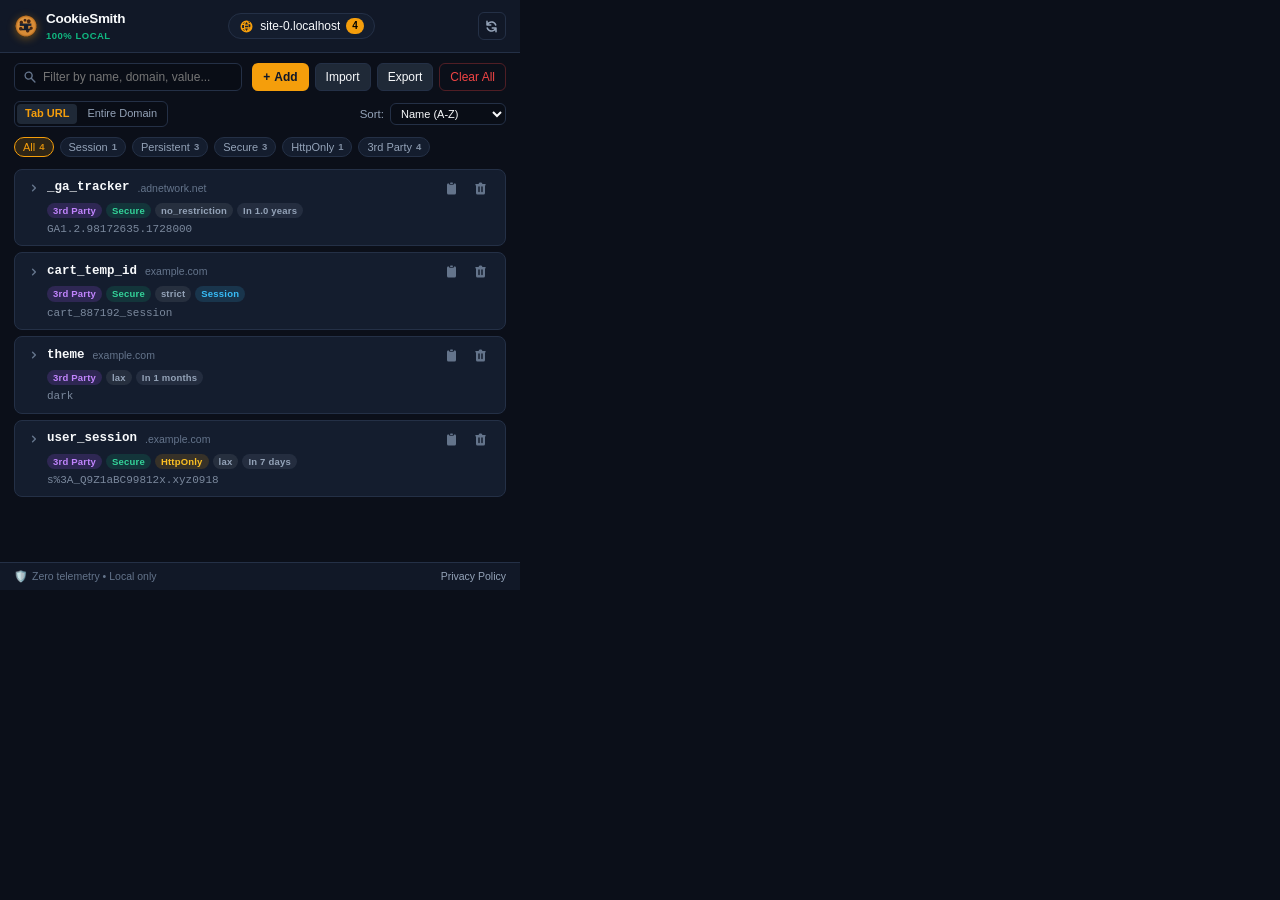
==== popup/popup.html @ 84be1a9c "Initial commit: CookieSmith MVP (Manifest V3, 100% local, zero telemetry)" ====
<!DOCTYPE html>
<html lang="en">
<head>
  <meta charset="UTF-8">
  <meta name="viewport" content="width=device-width, initial-scale=1.0">
  <title>CookieSmith</title>
  <link rel="stylesheet" href="popup.css">
</head>
<body class="theme-dark">
  <div id="app" class="app-container">
    <!-- Top Header -->
    <header class="header">
      <div class="brand">
        <img src="../icons/icon-48.png" alt="CookieSmith" class="brand-icon">
        <div class="brand-text">
          <span class="brand-name">CookieSmith</span>
          <span class="brand-tag">100% Local</span>
        </div>
      </div>
      <div class="header-site-pill" id="sitePill" title="Active Tab Domain">
        <svg class="icon site-icon" viewBox="0 0 20 20" fill="currentColor">
          <path fill-rule="evenodd" d="M10 2a8 8 0 100 16 8 8 0 000-16zM4.07 10a5.96 5.96 0 00.32 1.9h2.3a13.3 13.3 0 010-3.8H4.39A5.96 5.96 0 004.07 10zm1.08 3.7a5.98 5.98 0 003.05 2.13 11.4 11.4 0 01-1.63-2.13H5.15zm0-7.4h1.35c.44-.8 1-1.52 1.63-2.13A5.98 5.98 0 005.15 6.3zM10 4.07c.83.82 1.48 1.94 1.87 3.23H8.13c.39-1.29 1.04-2.41 1.87-3.23zm-2.03 5.03a11.5 11.5 0 010 1.8h4.06a11.5 11.5 0 010-1.8H7.97zm2.03 6.83c-.83-.82-1.48-1.94-1.87-3.23h3.74c-.39 1.29-1.04 2.41-1.87 3.23zm3.5-3.13h1.35a5.98 5.98 0 00-3.05 2.13c.63-.61 1.2-1.33 1.63-2.13zm1.43-1.9h-2.3a13.3 13.3 0 000-3.8h2.3a5.96 5.96 0 010 3.8zm-1.43-5.7c-.43-.8-1-1.52-1.63-2.13a5.98 5.98 0 013.05 2.13h-1.42z" clip-rule="evenodd" />
        </svg>
        <span id="activeDomain" class="site-domain">Loading...</span>
        <span id="badgeCount" class="cookie-counter">0</span>
      </div>
      <div class="header-actions">
        <button id="btnRefresh" class="icon-btn" title="Refresh Cookies" aria-label="Refresh">
          <svg class="icon" viewBox="0 0 20 20" fill="currentColor">
            <path fill-rule="evenodd" d="M4 2a1 1 0 011 1v2.101a7.002 7.002 0 0111.601 2.566 1 1 0 11-1.885.666A5.002 5.002 0 005.999 7H9a1 1 0 010 2H4a1 1 0 01-1-1V3a1 1 0 011-1zm.008 9.057a1 1 0 011.276.61A5.002 5.002 0 0014.001 13H11a1 1 0 110-2h5a1 1 0 011 1v5a1 1 0 11-2 0v-2.101a7.002 7.002 0 01-11.601-2.566 1 1 0 01.61-1.276z" clip-rule="evenodd" />
          </svg>
        </button>
      </div>
    </header>

    <!-- Restricted / Error State Notice -->
    <div id="restrictedNotice" class="restricted-notice hidden">
      <div class="restricted-icon">⚠️</div>
      <div class="restricted-content">
        <div class="restricted-title">Browser Protected Page</div>
        <div id="restrictedReason" class="restricted-desc">Cookies cannot be inspected on internal browser URLs.</div>
      </div>
    </div>

    <!-- Main Toolbar -->
    <div id="mainContent" class="main-body">
      <div class="toolbar">
        <div class="search-box">
          <svg class="icon search-icon" viewBox="0 0 20 20" fill="currentColor">
            <path fill-rule="evenodd" d="M8 4a4 4 0 100 8 4 4 0 000-8zM2 8a6 6 0 1110.89 3.476l4.817 4.817a1 1 0 01-1.414 1.414l-4.816-4.816A6 6 0 012 8z" clip-rule="evenodd" />
          </svg>
          <input type="text" id="searchInput" placeholder="Filter by name, domain, value..." autocomplete="off" spellcheck="false">
          <button id="btnClearSearch" class="btn-clear-search hidden" title="Clear search">✕</button>
        </div>
        <div class="action-buttons">
          <button id="btnOpenAddModal" class="btn btn-primary" title="Add new cookie">
            <span class="btn-icon">+</span>
            <span>Add</span>
          </button>
          <button id="btnOpenImportModal" class="btn btn-secondary" title="Import cookies from JSON">Import</button>
          <button id="btnOpenExportModal" class="btn btn-secondary" title="Export cookies as JSON">Export</button>
          <button id="btnOpenDeleteAllModal" class="btn btn-danger-ghost" title="Clear all cookies for this site">Clear All</button>
        </div>
      </div>

      <!-- Scope Toggle & Quick Stats -->
      <div class="scope-row">
        <div class="scope-toggle">
          <label class="toggle-option">
            <input type="radio" name="scope" id="scopeUrl" value="url" checked>
            <span>Tab URL</span>
          </label>
          <label class="toggle-option">
            <input type="radio" name="scope" id="scopeDomain" value="domain">
            <span>Entire Domain</span>
          </label>
        </div>
        <div class="sort-selector">
          <label for="sortSelect">Sort:</label>
          <select id="sortSelect" class="select-sm">
            <option value="name-asc">Name (A-Z)</option>
            <option value="name-desc">Name (Z-A)</option>
            <option value="expiry-asc">Expiry (Soonest)</option>
            <option value="expiry-desc">Expiry (Furthest)</option>
            <option value="size-desc">Size (Largest)</option>
          </select>
        </div>
      </div>

      <!-- Filter Chips -->
      <div class="filters-row">
        <button class="chip active" data-filter="all">All <span id="chipCountAll" class="chip-badge">0</span></button>
        <button class="chip" data-filter="session">Session <span id="chipCountSession" class="chip-badge">0</span></button>
        <button class="chip" data-filter="persistent">Persistent <span id="chipCountPersistent" class="chip-badge">0</span></button>
        <button class="chip" data-filter="secure">Secure <span id="chipCountSecure" class="chip-badge">0</span></button>
        <button class="chip" data-filter="httponly">HttpOnly <span id="chipCountHttpOnly" class="chip-badge">0</span></button>
        <button class="chip chip-purple" data-filter="thirdparty">3rd Party <span id="chipCountThirdParty" class="chip-badge">0</span></button>
      </div>

      <!-- Cookie List Container -->
      <div class="cookie-list-wrapper">
        <div id="cookieList" class="cookie-list">
          <!-- Dynamically populated cookie items -->
        </div>

        <!-- Empty Results Message -->
        <div id="emptyState" class="empty-state hidden">
          <div class="empty-icon">🍪</div>
          <div id="emptyTitle" class="empty-title">No cookies found</div>
          <div id="emptyDesc" class="empty-desc">This site has not set any cookies for the selected scope.</div>
          <button id="btnEmptyAdd" class="btn btn-primary btn-sm">+ Forge New Cookie</button>
        </div>
      </div>
    </div>

    <!-- Modals -->

    <!-- 1. Add / Edit Cookie Modal -->
    <div id="cookieFormModal" class="modal-backdrop hidden">
      <div class="modal-dialog">
        <div class="modal-header">
          <h3 id="formModalTitle" class="modal-title">Forge New Cookie</h3>
          <button class="modal-close" data-close-modal="cookieFormModal">✕</button>
        </div>
        <form id="cookieForm" class="modal-body form-grid">
          <div class="form-group col-span-2">
            <label for="formName">Name <span class="required">*</span></label>
            <input type="text" id="formName" class="form-input mono" placeholder="cookie_name" required spellcheck="false">
          </div>

          <div class="form-group col-span-2">
            <label for="formValue">Value</label>
            <textarea id="formValue" class="form-textarea mono" rows="3" placeholder="Cookie value" spellcheck="false"></textarea>
            <div class="input-helper">
              <span id="formValueStats">0 chars (0 bytes)</span>
            </div>
          </div>

          <div class="form-group">
            <label for="formDomain">Domain</label>
            <input type="text" id="formDomain" class="form-input" placeholder=".example.com" spellcheck="false">
          </div>

          <div class="form-group">
            <label for="formPath">Path</label>
            <input type="text" id="formPath" class="form-input" value="/" placeholder="/" spellcheck="false">
          </div>

          <div class="form-group">
            <label for="formSameSite">SameSite</label>
            <select id="formSameSite" class="form-select">
              <option value="lax">Lax (Default)</option>
              <option value="strict">Strict</option>
              <option value="no_restriction">None (no_restriction)</option>
              <option value="unspecified">Unspecified</option>
            </select>
          </div>

          <div class="form-group">
            <label for="formSessionToggle">Expiration</label>
            <div class="toggle-control">
              <label class="checkbox-label">
                <input type="checkbox" id="formSessionToggle" checked>
                <span>Session Cookie</span>
              </label>
            </div>
          </div>

          <div id="formExpiryWrapper" class="form-group col-span-2 hidden">
            <label for="formExpiryDate">Expiry Date & Time</label>
            <input type="datetime-local" id="formExpiryDate" class="form-input">
          </div>

          <div class="form-group col-span-2 flags-group">
            <label class="checkbox-label">
              <input type="checkbox" id="formSecure">
              <span>Secure (HTTPS only)</span>
            </label>
            <label class="checkbox-label">
              <input type="checkbox" id="formHttpOnly">
              <span>HttpOnly (Inaccessible to JS)</span>
            </label>
            <label class="checkbox-label" title="Host-only cookies do not include a domain attribute">
              <input type="checkbox" id="formHostOnly">
              <span>HostOnly</span>
            </label>
          </div>

          <div class="modal-footer col-span-2">
            <button type="button" class="btn btn-secondary" data-close-modal="cookieFormModal">Cancel</button>
            <button type="submit" id="btnSaveCookie" class="btn btn-primary">Save Cookie</button>
          </div>
        </form>
      </div>
    </div>

    <!-- 2. Import Modal -->
    <div id="importModal" class="modal-backdrop hidden">
      <div class="modal-dialog">
        <div class="modal-header">
          <h3 class="modal-title">Import Cookies</h3>
          <button class="modal-close" data-close-modal="importModal">✕</button>
        </div>
        <div class="modal-body">
          <p class="modal-hint">Paste JSON array of cookies or select a JSON file exported from CookieSmith / EditThisCookie.</p>
          <div class="file-upload-row">
            <label class="btn btn-secondary file-upload-btn">
              <span>Choose JSON File</span>
              <input type="file" id="importFileInput" accept=".json,application/json" class="hidden-file-input">
            </label>
            <span id="importFileStatus" class="file-status">No file chosen</span>
          </div>
          <div class="form-group">
            <textarea id="importJsonTextarea" class="form-textarea mono" rows="8" placeholder='[{"name":"token","value":"xyz","domain":".example.com","path":"/","secure":true}]' spellcheck="false"></textarea>
          </div>
          <div id="importSummary" class="import-summary hidden">
            <span id="importSummaryText">Ready to import</span>
          </div>
        </div>
        <div class="modal-footer">
          <button class="btn btn-secondary" data-close-modal="importModal">Cancel</button>
          <button id="btnConfirmImport" class="btn btn-primary">Import Cookies</button>
        </div>
      </div>
    </div>

    <!-- 3. Export Modal -->
    <div id="exportModal" class="modal-backdrop hidden">
      <div class="modal-dialog">
        <div class="modal-header">
          <h3 class="modal-title">Export Cookies</h3>
          <button class="modal-close" data-close-modal="exportModal">✕</button>
        </div>
        <div class="modal-body">
          <div class="export-stats-row">
            <span id="exportCountBadge" class="badge">0 Cookies</span>
            <span class="export-hint">Standard JSON format compatible with EditThisCookie & CookieSmith</span>
          </div>
          <div class="form-group">
            <textarea id="exportJsonTextarea" class="form-textarea mono" rows="9" readonly spellcheck="false"></textarea>
          </div>
        </div>
        <div class="modal-footer">
          <button id="btnCopyExport" class="btn btn-secondary">
            <span class="btn-icon">📋</span>
            <span>Copy JSON</span>
          </button>
          <button id="btnDownloadExport" class="btn btn-primary">
            <span class="btn-icon">⬇</span>
            <span>Download .json</span>
          </button>
        </div>
      </div>
    </div>

    <!-- 4. Delete All Confirmation Modal -->
    <div id="deleteAllModal" class="modal-backdrop hidden">
      <div class="modal-dialog modal-sm">
        <div class="modal-header danger-header">
          <h3 class="modal-title">Clear Site Cookies?</h3>
          <button class="modal-close" data-close-modal="deleteAllModal">✕</button>
        </div>
        <div class="modal-body">
          <p class="modal-warning-text">
            Are you sure you want to delete all <strong id="deleteAllCount">0</strong> cookies for <strong id="deleteAllDomain">this site</strong>?
          </p>
          <p class="modal-warning-sub">This action will immediately log you out or reset site preferences.</p>
        </div>
        <div class="modal-footer">
          <button class="btn btn-secondary" data-close-modal="deleteAllModal">Cancel</button>
          <button id="btnConfirmDeleteAll" class="btn btn-danger">Yes, Delete All</button>
        </div>
      </div>
    </div>

    <!-- Floating Toast Notification -->
    <div id="toast" class="toast hidden">
      <span id="toastIcon" class="toast-icon">✓</span>
      <span id="toastMessage" class="toast-message">Action succeeded</span>
    </div>

    <!-- Footer Trust Pill -->
    <footer class="footer">
      <div class="footer-left">
        <span class="trust-shield">🛡️</span>
        <span>Zero telemetry • Local only</span>
      </div>
      <div class="footer-right">
        <a href="../privacy.html" target="_blank" class="footer-link">Privacy Policy</a>
      </div>
    </footer>
  </div>

  <script type="module" src="popup.js"></script>
</body>
</html>
---- popup/popup.css ----
/* CookieSmith - Modern Blacksmith / Forge Theme */
:root {
  --bg-app: #0b0f19;
  --bg-surface: #111827;
  --bg-surface-hover: #1f2937;
  --bg-card: #141d2e;
  --bg-card-hover: #1b263b;
  --bg-card-active: #223049;
  --bg-input: #090d16;

  --border-subtle: #243046;
  --border-focus: #f59e0b;
  --border-danger: #ef4444;

  --primary: #f59e0b;
  --primary-hover: #d97706;
  --primary-glow: rgba(245, 158, 11, 0.2);

  --text-main: #f8fafc;
  --text-muted: #94a3b8;
  --text-dim: #64748b;

  --badge-secure-bg: rgba(16, 185, 129, 0.15);
  --badge-secure-text: #34d399;
  --badge-http-bg: rgba(245, 158, 11, 0.15);
  --badge-http-text: #fbbf24;
  --badge-party-bg: rgba(168, 85, 247, 0.18);
  --badge-party-text: #c084fc;
  --badge-session-bg: rgba(56, 189, 248, 0.15);
  --badge-session-text: #38bdf8;

  --danger: #ef4444;
  --danger-hover: #dc2626;
  --danger-bg: rgba(239, 68, 68, 0.15);

  --radius-sm: 6px;
  --radius-md: 8px;
  --radius-lg: 12px;

  --font-sans: -apple-system, BlinkMacSystemFont, "Segoe UI", Roboto, Helvetica, Arial, sans-serif;
  --font-mono: ui-monospace, SFMono-Regular, Menlo, Monaco, Consolas, "Liberation Mono", "Courier New", monospace;

  --shadow-sm: 0 1px 2px rgba(0, 0, 0, 0.4);
  --shadow-md: 0 4px 12px rgba(0, 0, 0, 0.5);
  --shadow-lg: 0 12px 28px rgba(0, 0, 0, 0.65);
}

* {
  box-sizing: border-box;
  margin: 0;
  padding: 0;
}

body {
  width: 520px;
  height: 590px;
  background-color: var(--bg-app);
  color: var(--text-main);
  font-family: var(--font-sans);
  font-size: 13px;
  line-height: 1.4;
  overflow: hidden;
  user-select: none;
}

.mono {
  font-family: var(--font-mono);
}

.hidden {
  display: none !important;
}

/* App Container */
.app-container {
  display: flex;
  flex-direction: column;
  height: 100%;
}

/* Header */
.header {
  display: flex;
  align-items: center;
  justify-content: space-between;
  padding: 10px 14px;
  background-color: var(--bg-surface);
  border-bottom: 1px solid var(--border-subtle);
  gap: 10px;
}

.brand {
  display: flex;
  align-items: center;
  gap: 8px;
}

.brand-icon {
  width: 24px;
  height: 24px;
  filter: drop-shadow(0 2px 4px rgba(245, 158, 11, 0.4));
}

.brand-text {
  display: flex;
  flex-direction: column;
}

.brand-name {
  font-size: 13.5px;
  font-weight: 700;
  letter-spacing: -0.3px;
  color: var(--text-main);
}

.brand-tag {
  font-size: 9.5px;
  font-weight: 600;
  color: #10b981;
  text-transform: uppercase;
  letter-spacing: 0.5px;
}

.header-site-pill {
  display: flex;
  align-items: center;
  gap: 6px;
  background-color: var(--bg-card);
  padding: 4px 10px;
  border-radius: 20px;
  border: 1px solid var(--border-subtle);
  max-width: 230px;
  overflow: hidden;
}

.site-icon {
  width: 14px;
  height: 14px;
  color: var(--primary);
  flex-shrink: 0;
}

.site-domain {
  font-size: 12px;
  font-weight: 500;
  color: var(--text-main);
  white-space: nowrap;
  overflow: hidden;
  text-overflow: ellipsis;
}

.cookie-counter {
  background-color: var(--primary);
  color: #000;
  font-size: 10px;
  font-weight: 700;
  padding: 1px 6px;
  border-radius: 10px;
  flex-shrink: 0;
}

.header-actions {
  display: flex;
  align-items: center;
  gap: 6px;
}

.icon-btn {
  background: transparent;
  border: 1px solid var(--border-subtle);
  color: var(--text-muted);
  width: 28px;
  height: 28px;
  border-radius: var(--radius-sm);
  display: flex;
  align-items: center;
  justify-content: center;
  cursor: pointer;
  transition: all 0.15s ease;
}

.icon-btn:hover {
  background-color: var(--bg-surface-hover);
  color: var(--text-main);
  border-color: var(--border-focus);
}

.icon {
  width: 15px;
  height: 15px;
}

/* Restricted State Notice */
.restricted-notice {
  margin: 16px;
  padding: 14px;
  background: rgba(245, 158, 11, 0.1);
  border: 1px solid rgba(245, 158, 11, 0.3);
  border-radius: var(--radius-md);
  display: flex;
  gap: 12px;
  align-items: flex-start;
}

.restricted-icon {
  font-size: 22px;
}

.restricted-title {
  font-weight: 600;
  color: var(--primary);
  font-size: 13px;
  margin-bottom: 4px;
}

.restricted-desc {
  font-size: 12px;
  color: var(--text-muted);
  line-height: 1.4;
}

/* Main Body */
.main-body {
  flex: 1;
  display: flex;
  flex-direction: column;
  overflow: hidden;
}

/* Toolbar */
.toolbar {
  display: flex;
  align-items: center;
  justify-content: space-between;
  padding: 10px 14px 6px;
  gap: 10px;
}

.search-box {
  flex: 1;
  position: relative;
  display: flex;
  align-items: center;
}

.search-icon {
  position: absolute;
  left: 9px;
  width: 14px;
  height: 14px;
  color: var(--text-dim);
  pointer-events: none;
}

.search-box input {
  width: 100%;
  padding: 6px 26px 6px 28px;
  background-color: var(--bg-input);
  border: 1px solid var(--border-subtle);
  border-radius: var(--radius-sm);
  color: var(--text-main);
  font-size: 12px;
  outline: none;
  transition: border-color 0.15s ease, box-shadow 0.15s ease;
}

.search-box input:focus {
  border-color: var(--border-focus);
  box-shadow: 0 0 0 2px var(--primary-glow);
}

.btn-clear-search {
  position: absolute;
  right: 6px;
  background: transparent;
  border: none;
  color: var(--text-dim);
  cursor: pointer;
  font-size: 11px;
  padding: 2px 4px;
}

.btn-clear-search:hover {
  color: var(--text-main);
}

.action-buttons {
  display: flex;
  align-items: center;
  gap: 6px;
}

/* Buttons */
.btn {
  display: inline-flex;
  align-items: center;
  justify-content: center;
  gap: 4px;
  padding: 6px 10px;
  font-size: 12px;
  font-weight: 500;
  border-radius: var(--radius-sm);
  border: 1px solid transparent;
  cursor: pointer;
  transition: all 0.15s ease;
  white-space: nowrap;
}

.btn-sm {
  padding: 4px 8px;
  font-size: 11px;
}

.btn-primary {
  background-color: var(--primary);
  color: #0f172a;
  font-weight: 600;
}

.btn-primary:hover {
  background-color: var(--primary-hover);
  box-shadow: 0 0 10px var(--primary-glow);
}

.btn-secondary {
  background-color: var(--bg-surface-hover);
  color: var(--text-main);
  border-color: var(--border-subtle);
}

.btn-secondary:hover {
  background-color: var(--bg-card-active);
  border-color: var(--text-dim);
}

.btn-danger {
  background-color: var(--danger);
  color: #fff;
  font-weight: 600;
}

.btn-danger:hover {
  background-color: var(--danger-hover);
}

.btn-danger-ghost {
  background: transparent;
  color: var(--danger);
  border-color: rgba(239, 68, 68, 0.3);
}

.btn-danger-ghost:hover {
  background-color: var(--danger-bg);
  border-color: var(--danger);
}

/* Scope & Sort Row */
.scope-row {
  display: flex;
  align-items: center;
  justify-content: space-between;
  padding: 4px 14px 6px;
  font-size: 11.5px;
  color: var(--text-muted);
}

.scope-toggle {
  display: flex;
  background-color: var(--bg-input);
  border: 1px solid var(--border-subtle);
  border-radius: var(--radius-sm);
  padding: 2px;
  gap: 2px;
}

.toggle-option {
  display: flex;
  align-items: center;
  cursor: pointer;
}

.toggle-option input {
  display: none;
}

.toggle-option span {
  padding: 2px 8px;
  border-radius: 4px;
  font-size: 11px;
  font-weight: 500;
  color: var(--text-muted);
  transition: all 0.15s ease;
}

.toggle-option input:checked + span {
  background-color: var(--bg-surface-hover);
  color: var(--primary);
  font-weight: 600;
}

.sort-selector {
  display: flex;
  align-items: center;
  gap: 6px;
}

.select-sm {
  background-color: var(--bg-input);
  color: var(--text-main);
  border: 1px solid var(--border-subtle);
  border-radius: var(--radius-sm);
  font-size: 11px;
  padding: 3px 6px;
  outline: none;
  cursor: pointer;
}

.select-sm:focus {
  border-color: var(--border-focus);
}

/* Filter Chips */
.filters-row {
  display: flex;
  align-items: center;
  gap: 6px;
  padding: 4px 14px 8px;
  overflow-x: auto;
}

.filters-row::-webkit-scrollbar {
  height: 0px;
}

.chip {
  background: var(--bg-card);
  color: var(--text-muted);
  border: 1px solid var(--border-subtle);
  padding: 3px 8px;
  border-radius: 14px;
  font-size: 11px;
  font-weight: 500;
  cursor: pointer;
  display: flex;
  align-items: center;
  gap: 4px;
  transition: all 0.15s ease;
  white-space: nowrap;
}

.chip:hover {
  background-color: var(--bg-surface-hover);
  color: var(--text-main);
}

.chip.active {
  background-color: rgba(245, 158, 11, 0.15);
  border-color: var(--primary);
  color: var(--primary);
}

.chip-purple.active {
  background-color: var(--badge-party-bg);
  border-color: var(--badge-party-text);
  color: var(--badge-party-text);
}

.chip-badge {
  font-size: 9.5px;
  font-weight: 700;
  opacity: 0.85;
}

/* Cookie List Wrapper */
.cookie-list-wrapper {
  flex: 1;
  overflow-y: auto;
  padding: 4px 14px 14px;
  display: flex;
  flex-direction: column;
}

.cookie-list-wrapper::-webkit-scrollbar {
  width: 6px;
}

.cookie-list-wrapper::-webkit-scrollbar-track {
  background: var(--bg-app);
}

.cookie-list-wrapper::-webkit-scrollbar-thumb {
  background: var(--border-subtle);
  border-radius: 3px;
}

.cookie-list-wrapper::-webkit-scrollbar-thumb:hover {
  background: var(--text-dim);
}

.cookie-list {
  display: flex;
  flex-direction: column;
  gap: 6px;
}

/* Cookie Card */
.cookie-card {
  background-color: var(--bg-card);
  border: 1px solid var(--border-subtle);
  border-radius: var(--radius-md);
  overflow: hidden;
  transition: border-color 0.15s ease, box-shadow 0.15s ease;
}

.cookie-card:hover {
  border-color: #3b4961;
}

.cookie-card.expanded {
  border-color: var(--primary);
  box-shadow: 0 4px 14px rgba(0, 0, 0, 0.35);
}

/* Card Header (Collapsed Summary) */
.card-header {
  padding: 8px 12px;
  cursor: pointer;
  display: flex;
  flex-direction: column;
  gap: 4px;
}

.card-top-row {
  display: flex;
  align-items: center;
  justify-content: space-between;
  gap: 8px;
}

.card-title-group {
  display: flex;
  align-items: center;
  gap: 6px;
  min-width: 0;
  flex: 1;
}

.card-chevron {
  width: 14px;
  height: 14px;
  color: var(--text-dim);
  transition: transform 0.2s ease;
  flex-shrink: 0;
}

.cookie-card.expanded .card-chevron {
  transform: rotate(90deg);
  color: var(--primary);
}

.cookie-name {
  font-weight: 600;
  font-size: 12.5px;
  color: var(--text-main);
  white-space: nowrap;
  overflow: hidden;
  text-overflow: ellipsis;
}

.cookie-domain-sub {
  font-size: 10.5px;
  color: var(--text-dim);
  margin-left: 2px;
  flex-shrink: 0;
}

.card-quick-actions {
  display: flex;
  align-items: center;
  gap: 4px;
  flex-shrink: 0;
}

.btn-mini {
  background: transparent;
  border: none;
  color: var(--text-dim);
  cursor: pointer;
  padding: 3px 5px;
  border-radius: 4px;
  display: flex;
  align-items: center;
  justify-content: center;
  transition: all 0.15s ease;
}

.btn-mini:hover {
  background-color: var(--bg-surface-hover);
  color: var(--text-main);
}

.btn-mini-danger:hover {
  background-color: var(--danger-bg);
  color: var(--danger);
}

/* Card Badges Row */
.card-badges-row {
  display: flex;
  align-items: center;
  gap: 4px;
  flex-wrap: wrap;
  padding-left: 20px;
}

.badge {
  display: inline-flex;
  align-items: center;
  gap: 3px;
  padding: 1px 6px;
  border-radius: 10px;
  font-size: 9.5px;
  font-weight: 600;
  letter-spacing: 0.2px;
}

.badge-secure {
  background: var(--badge-secure-bg);
  color: var(--badge-secure-text);
}

.badge-httponly {
  background: var(--badge-http-bg);
  color: var(--badge-http-text);
}

.badge-thirdparty {
  background: var(--badge-party-bg);
  color: var(--badge-party-text);
}

.badge-session {
  background: var(--badge-session-bg);
  color: var(--badge-session-text);
}

.badge-expiry {
  background: rgba(148, 163, 184, 0.12);
  color: var(--text-muted);
}

.badge-samesite {
  background: rgba(255, 255, 255, 0.08);
  color: var(--text-muted);
}

/* Card Value Preview */
.card-value-preview {
  font-size: 11px;
  color: var(--text-muted);
  white-space: nowrap;
  overflow: hidden;
  text-overflow: ellipsis;
  padding-left: 20px;
  opacity: 0.8;
}

/* Card Expanded Editor */
.card-editor {
  border-top: 1px solid var(--border-subtle);
  background-color: #0c1322;
  padding: 12px;
  display: flex;
  flex-direction: column;
  gap: 10px;
}

/* Form Styles */
.form-grid {
  display: grid;
  grid-template-columns: 1fr 1fr;
  gap: 10px;
}

.col-span-2 {
  grid-column: span 2;
}

.form-group {
  display: flex;
  flex-direction: column;
  gap: 4px;
}

.form-group label {
  font-size: 11px;
  font-weight: 500;
  color: var(--text-muted);
}

.form-group label .required {
  color: var(--primary);
}

.form-input,
.form-select,
.form-textarea {
  width: 100%;
  background-color: var(--bg-input);
  border: 1px solid var(--border-subtle);
  border-radius: var(--radius-sm);
  color: var(--text-main);
  font-size: 12px;
  padding: 6px 8px;
  outline: none;
  transition: border-color 0.15s ease;
}

.form-input:focus,
.form-select:focus,
.form-textarea:focus {
  border-color: var(--border-focus);
}

.form-textarea {
  resize: vertical;
  line-height: 1.4;
  min-height: 60px;
}

.input-helper {
  display: flex;
  justify-content: space-between;
  font-size: 10.5px;
  color: var(--text-dim);
  padding-top: 2px;
}

.checkbox-label {
  display: inline-flex;
  align-items: center;
  gap: 6px;
  font-size: 11.5px;
  color: var(--text-main);
  cursor: pointer;
  user-select: none;
}

.checkbox-label input[type="checkbox"] {
  accent-color: var(--primary);
  width: 14px;
  height: 14px;
  cursor: pointer;
}

.flags-group {
  display: flex;
  align-items: center;
  gap: 16px;
  flex-wrap: wrap;
  padding-top: 4px;
}

.editor-actions {
  display: flex;
  align-items: center;
  justify-content: space-between;
  padding-top: 6px;
  border-top: 1px solid var(--border-subtle);
}

.editor-right-actions {
  display: flex;
  align-items: center;
  gap: 6px;
}

/* Empty State */
.empty-state {
  margin: auto;
  display: flex;
  flex-direction: column;
  align-items: center;
  justify-content: center;
  text-align: center;
  padding: 30px 20px;
}

.empty-icon {
  font-size: 38px;
  margin-bottom: 8px;
  filter: drop-shadow(0 2px 8px rgba(245, 158, 11, 0.3));
}

.empty-title {
  font-size: 14px;
  font-weight: 600;
  color: var(--text-main);
  margin-bottom: 4px;
}

.empty-desc {
  font-size: 11.5px;
  color: var(--text-dim);
  max-width: 260px;
  margin-bottom: 12px;
}

/* Modals */
.modal-backdrop {
  position: fixed;
  top: 0;
  left: 0;
  right: 0;
  bottom: 0;
  background-color: rgba(0, 0, 0, 0.7);
  backdrop-filter: blur(2px);
  display: flex;
  align-items: center;
  justify-content: center;
  z-index: 100;
  padding: 16px;
}

.modal-dialog {
  background-color: var(--bg-surface);
  border: 1px solid var(--border-subtle);
  border-radius: var(--radius-lg);
  width: 100%;
  max-width: 480px;
  max-height: 90vh;
  display: flex;
  flex-direction: column;
  box-shadow: var(--shadow-lg);
  overflow: hidden;
  animation: modalPop 0.15s ease-out;
}

.modal-sm {
  max-width: 380px;
}

@keyframes modalPop {
  from {
    opacity: 0;
    transform: scale(0.95);
  }
  to {
    opacity: 1;
    transform: scale(1);
  }
}

.modal-header {
  display: flex;
  align-items: center;
  justify-content: space-between;
  padding: 12px 16px;
  border-bottom: 1px solid var(--border-subtle);
}

.danger-header {
  background-color: rgba(239, 68, 68, 0.1);
  border-bottom-color: rgba(239, 68, 68, 0.3);
}

.modal-title {
  font-size: 13.5px;
  font-weight: 600;
  color: var(--text-main);
}

.modal-close {
  background: transparent;
  border: none;
  color: var(--text-dim);
  font-size: 14px;
  cursor: pointer;
  padding: 4px 6px;
  border-radius: var(--radius-sm);
}

.modal-close:hover {
  background-color: var(--bg-surface-hover);
  color: var(--text-main);
}

.modal-body {
  padding: 14px 16px;
  overflow-y: auto;
}

.modal-hint {
  font-size: 11.5px;
  color: var(--text-muted);
  margin-bottom: 10px;
}

.file-upload-row {
  display: flex;
  align-items: center;
  gap: 10px;
  margin-bottom: 10px;
}

.file-upload-btn {
  position: relative;
  overflow: hidden;
  cursor: pointer;
}

.hidden-file-input {
  position: absolute;
  top: 0;
  left: 0;
  opacity: 0;
  width: 100%;
  height: 100%;
  cursor: pointer;
}

.file-status {
  font-size: 11px;
  color: var(--text-dim);
}

.modal-warning-text {
  font-size: 13px;
  color: var(--text-main);
  margin-bottom: 6px;
}

.modal-warning-sub {
  font-size: 11.5px;
  color: var(--danger);
}

.modal-footer {
  display: flex;
  align-items: center;
  justify-content: flex-end;
  gap: 8px;
  padding: 12px 16px;
  border-top: 1px solid var(--border-subtle);
  background-color: #0d131f;
}

.export-stats-row {
  display: flex;
  align-items: center;
  gap: 8px;
  margin-bottom: 8px;
}

.export-hint {
  font-size: 10.5px;
  color: var(--text-dim);
}

.import-summary {
  font-size: 11.5px;
  color: var(--primary);
  margin-top: 6px;
}

/* Toast */
.toast {
  position: fixed;
  bottom: 34px;
  left: 50%;
  transform: translateX(-50%);
  background-color: #1e293b;
  border: 1px solid var(--border-focus);
  color: var(--text-main);
  padding: 6px 14px;
  border-radius: 20px;
  font-size: 11.5px;
  font-weight: 500;
  display: flex;
  align-items: center;
  gap: 6px;
  box-shadow: var(--shadow-md);
  z-index: 200;
  animation: toastFadeIn 0.2s ease-out;
  pointer-events: none;
}

.toast-icon {
  color: var(--primary);
  font-weight: 700;
}

@keyframes toastFadeIn {
  from {
    opacity: 0;
    transform: translate(-50%, 10px);
  }
  to {
    opacity: 1;
    transform: translate(-50%, 0);
  }
}

/* Footer */
.footer {
  display: flex;
  align-items: center;
  justify-content: space-between;
  padding: 6px 14px;
  background-color: var(--bg-surface);
  border-top: 1px solid var(--border-subtle);
  font-size: 10.5px;
  color: var(--text-dim);
}

.footer-left {
  display: flex;
  align-items: center;
  gap: 4px;
}

.trust-shield {
  font-size: 11px;
}

.footer-link {
  color: var(--text-muted);
  text-decoration: none;
  transition: color 0.15s ease;
}

.footer-link:hover {
  color: var(--primary);
  text-decoration: underline;
}
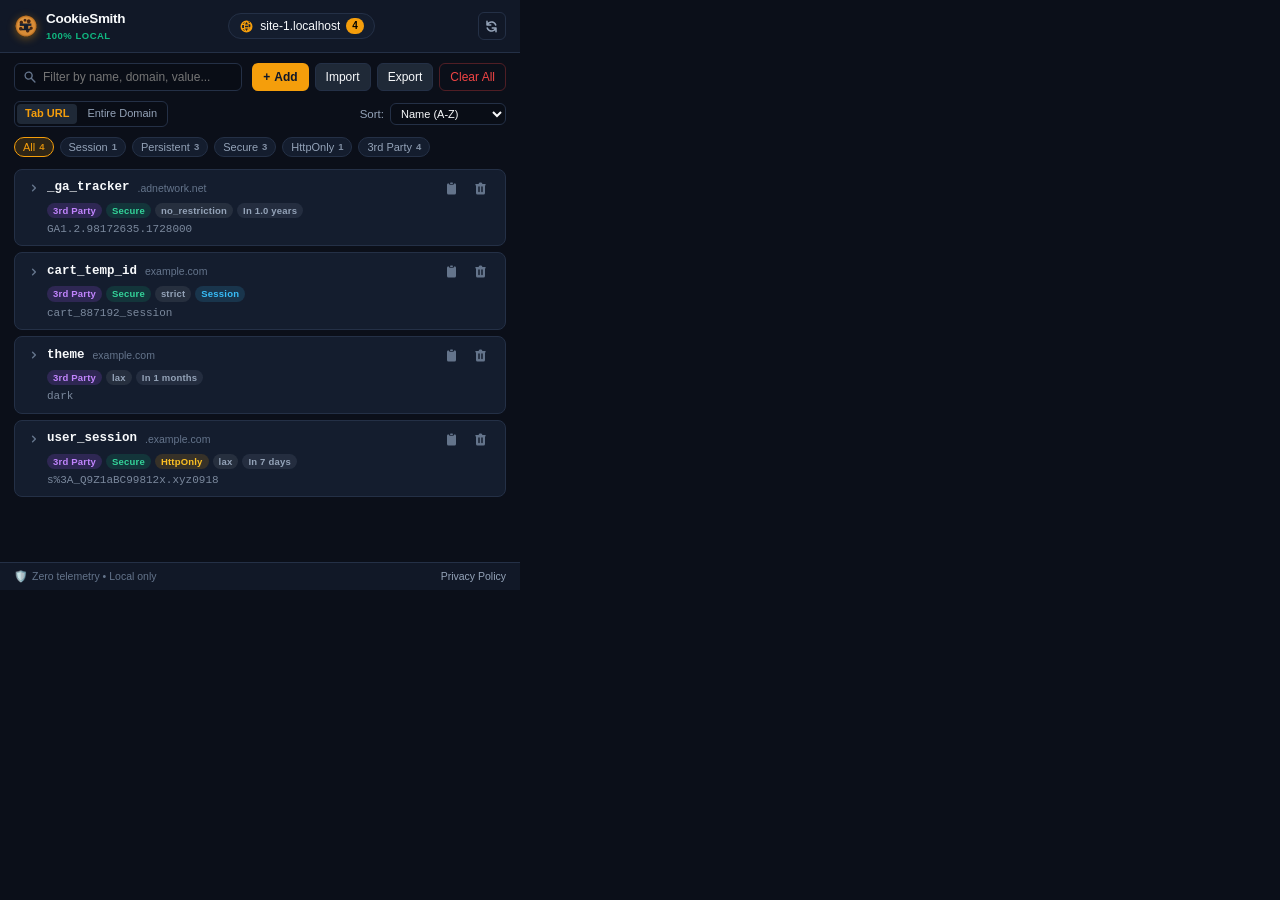
==== commit 6e101673: "Fix 4: plain vocabulary (Forge -> Add) and field hints - Rename every user-facing 'Forge' string in " ====
--- a/popup/popup.html
+++ b/popup/popup.html
@@ -108,7 +108,7 @@
           <div class="empty-icon">🍪</div>
           <div id="emptyTitle" class="empty-title">No cookies found</div>
           <div id="emptyDesc" class="empty-desc">This site has not set any cookies for the selected scope.</div>
-          <button id="btnEmptyAdd" class="btn btn-primary btn-sm">+ Forge New Cookie</button>
+          <button id="btnEmptyAdd" class="btn btn-primary btn-sm">+ Add New Cookie</button>
         </div>
       </div>
     </div>
@@ -119,7 +119,7 @@
     <div id="cookieFormModal" class="modal-backdrop hidden">
       <div class="modal-dialog">
         <div class="modal-header">
-          <h3 id="formModalTitle" class="modal-title">Forge New Cookie</h3>
+          <h3 id="formModalTitle" class="modal-title">Add New Cookie</h3>
           <button class="modal-close" data-close-modal="cookieFormModal">✕</button>
         </div>
         <form id="cookieForm" class="modal-body form-grid">
@@ -154,6 +154,7 @@
               <option value="no_restriction">None (no_restriction)</option>
               <option value="unspecified">Unspecified</option>
             </select>
+            <div class="field-hint">Controls whether the cookie is sent to other sites that embed this one.</div>
           </div>
 
           <div class="form-group">
@@ -172,14 +173,20 @@
           </div>
 
           <div class="form-group col-span-2 flags-group">
-            <label class="checkbox-label">
-              <input type="checkbox" id="formSecure">
-              <span>Secure (HTTPS only)</span>
-            </label>
-            <label class="checkbox-label">
-              <input type="checkbox" id="formHttpOnly">
-              <span>HttpOnly (Inaccessible to JS)</span>
-            </label>
+            <div class="flag-field">
+              <label class="checkbox-label">
+                <input type="checkbox" id="formSecure">
+                <span>Secure (HTTPS only)</span>
+              </label>
+              <div class="field-hint">Only sent over secure HTTPS connections.</div>
+            </div>
+            <div class="flag-field">
+              <label class="checkbox-label">
+                <input type="checkbox" id="formHttpOnly">
+                <span>HttpOnly (Inaccessible to JS)</span>
+              </label>
+              <div class="field-hint">JavaScript on the page cannot read this cookie.</div>
+            </div>
             <label class="checkbox-label" title="Host-only cookies do not include a domain attribute">
               <input type="checkbox" id="formHostOnly">
               <span>HostOnly</span>
--- a/popup/popup.css
+++ b/popup/popup.css
@@ -755,10 +755,24 @@
 
 .flags-group {
   display: flex;
-  align-items: center;
+  align-items: flex-start;
   gap: 16px;
   flex-wrap: wrap;
   padding-top: 4px;
+}
+
+.flag-field {
+  display: flex;
+  flex-direction: column;
+  gap: 2px;
+}
+
+.field-hint {
+  font-size: 10.5px;
+  color: var(--text-dim);
+  line-height: 1.35;
+  padding-top: 2px;
+  max-width: 210px;
 }
 
 .editor-actions {
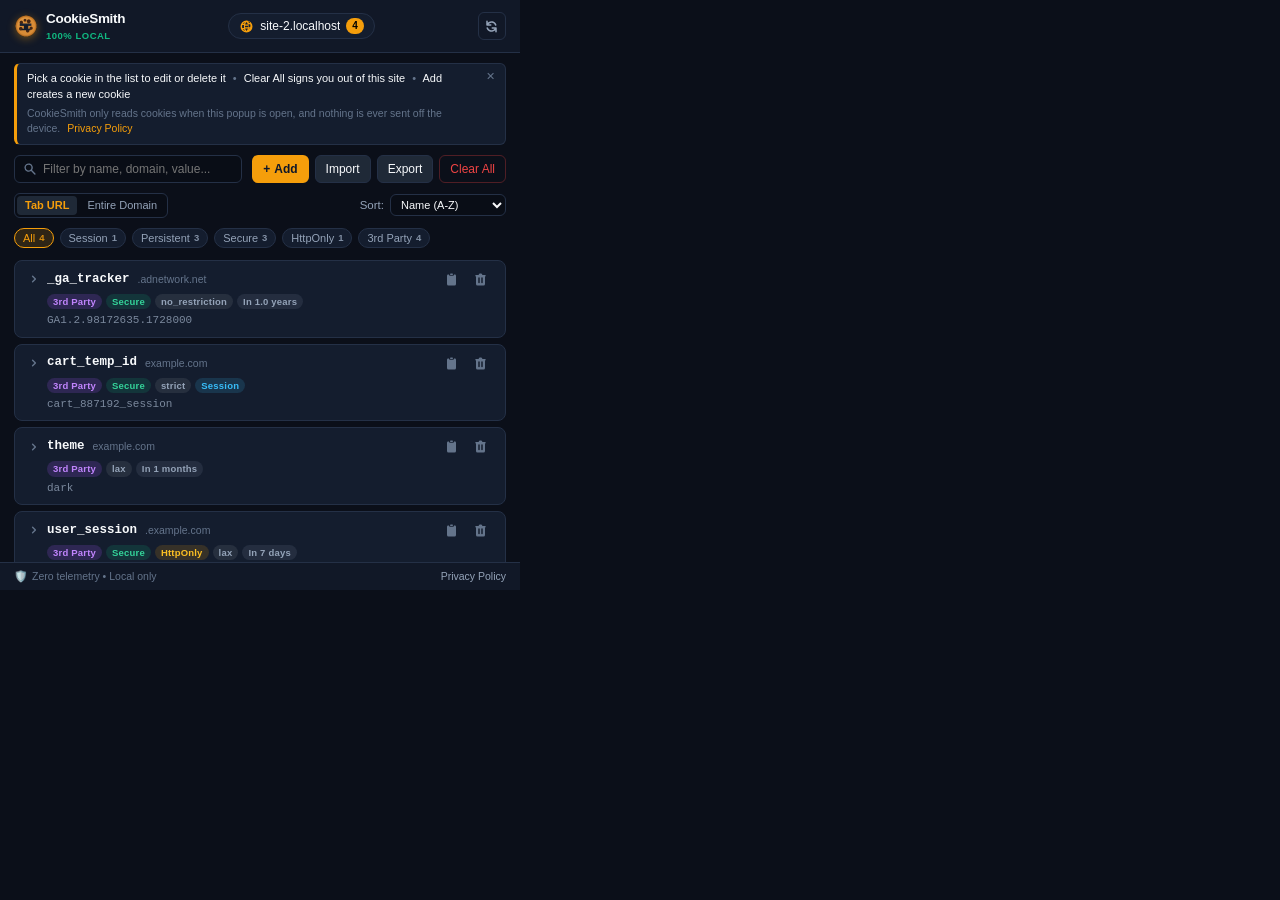
==== commit 0fabe306: "Fix 2 + Fix 5: first-open guide strip with trust line - Slim strip at the top of the popup with thre" ====
--- a/popup/popup.html
+++ b/popup/popup.html
@@ -44,6 +44,22 @@
 
     <!-- Main Toolbar -->
     <div id="mainContent" class="main-body">
+      <!-- First-Open Guide Strip (hidden permanently after a core action or manual dismiss) -->
+      <div id="guideStrip" class="guide-strip hidden">
+        <div class="guide-entries">
+          <span class="guide-entry">Pick a cookie in the list to edit or delete it</span>
+          <span class="guide-sep" aria-hidden="true">•</span>
+          <span class="guide-entry">Clear All signs you out of this site</span>
+          <span class="guide-sep" aria-hidden="true">•</span>
+          <span class="guide-entry">Add creates a new cookie</span>
+        </div>
+        <div class="guide-trust">
+          <span>CookieSmith only reads cookies when this popup is open, and nothing is ever sent off the device.</span>
+          <a href="../privacy.html" target="_blank" class="guide-privacy-link">Privacy Policy</a>
+        </div>
+        <button id="btnDismissGuide" class="guide-dismiss" title="Dismiss guide" aria-label="Dismiss guide">✕</button>
+      </div>
+
       <div class="toolbar">
         <div class="search-box">
           <svg class="icon search-icon" viewBox="0 0 20 20" fill="currentColor">
--- a/popup/popup.css
+++ b/popup/popup.css
@@ -227,6 +227,65 @@
   overflow: hidden;
 }
 
+/* First-Open Guide Strip */
+.guide-strip {
+  position: relative;
+  margin: 10px 14px 0;
+  padding: 7px 28px 7px 10px;
+  background-color: var(--bg-card);
+  border: 1px solid var(--border-subtle);
+  border-left: 3px solid var(--primary);
+  border-radius: var(--radius-sm);
+  font-size: 11px;
+  line-height: 1.45;
+  color: var(--text-muted);
+}
+
+.guide-entries {
+  font-weight: 500;
+  color: var(--text-main);
+}
+
+.guide-sep {
+  color: var(--text-dim);
+  margin: 0 4px;
+}
+
+.guide-trust {
+  margin-top: 3px;
+  font-size: 10.5px;
+  color: var(--text-dim);
+}
+
+.guide-privacy-link {
+  color: var(--primary);
+  text-decoration: none;
+  margin-left: 4px;
+  white-space: nowrap;
+}
+
+.guide-privacy-link:hover {
+  text-decoration: underline;
+}
+
+.guide-dismiss {
+  position: absolute;
+  top: 4px;
+  right: 6px;
+  background: transparent;
+  border: none;
+  color: var(--text-dim);
+  cursor: pointer;
+  font-size: 11px;
+  padding: 2px 4px;
+  border-radius: 4px;
+}
+
+.guide-dismiss:hover {
+  color: var(--text-main);
+  background-color: var(--bg-surface-hover);
+}
+
 /* Toolbar */
 .toolbar {
   display: flex;
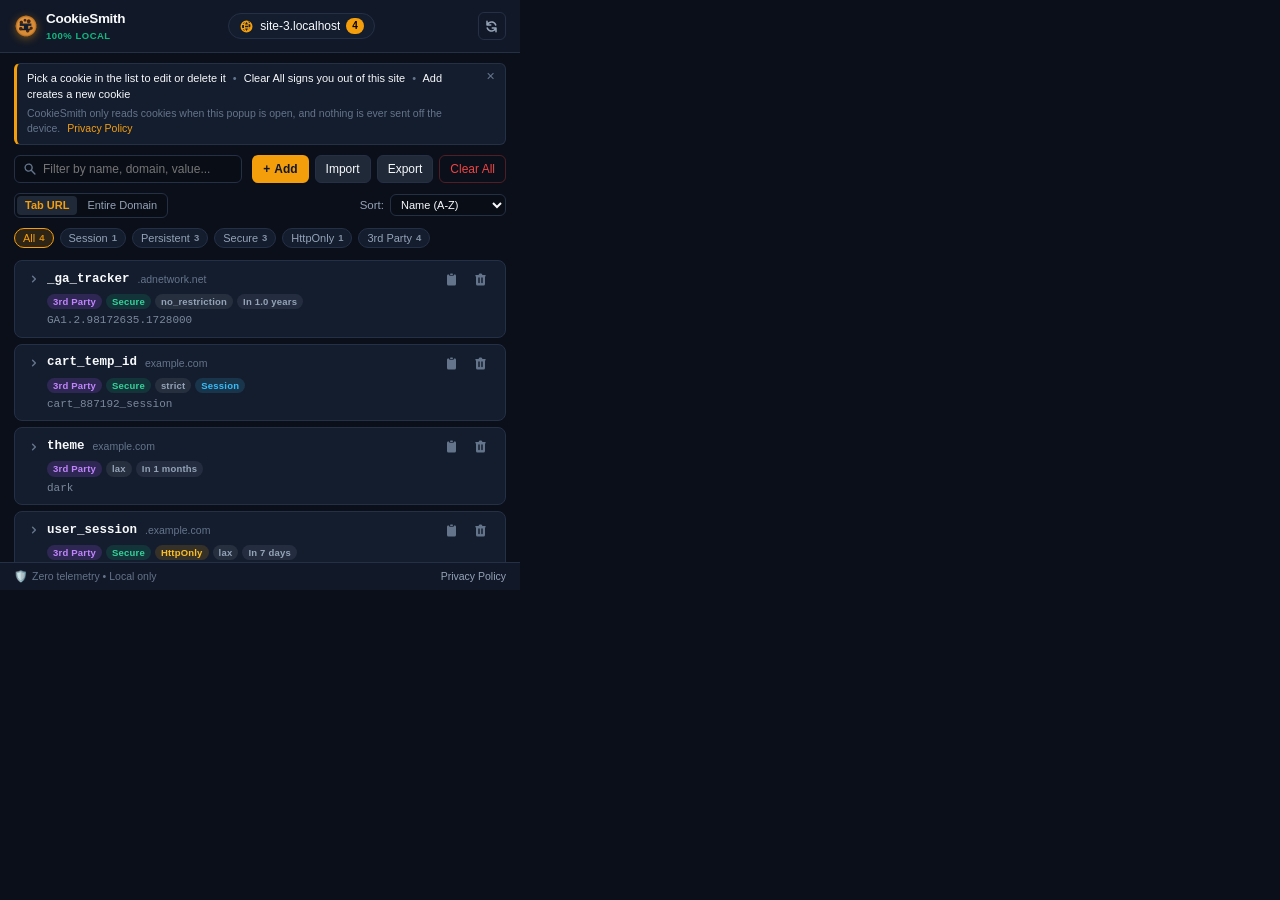
==== commit a801db57: "Fix 3: empty Tab URL scope names domain cookies and offers switch - When Tab URL scope returns zero " ====
--- a/popup/popup.html
+++ b/popup/popup.html
@@ -125,6 +125,7 @@
           <div id="emptyTitle" class="empty-title">No cookies found</div>
           <div id="emptyDesc" class="empty-desc">This site has not set any cookies for the selected scope.</div>
           <button id="btnEmptyAdd" class="btn btn-primary btn-sm">+ Add New Cookie</button>
+          <button id="btnEmptyScope" class="btn btn-secondary btn-sm hidden">Show domain cookies</button>
         </div>
       </div>
     </div>
--- a/popup/popup.css
+++ b/popup/popup.css
@@ -879,6 +879,10 @@
   margin-bottom: 12px;
 }
 
+.empty-state .btn + .btn {
+  margin-top: 6px;
+}
+
 /* Modals */
 .modal-backdrop {
   position: fixed;
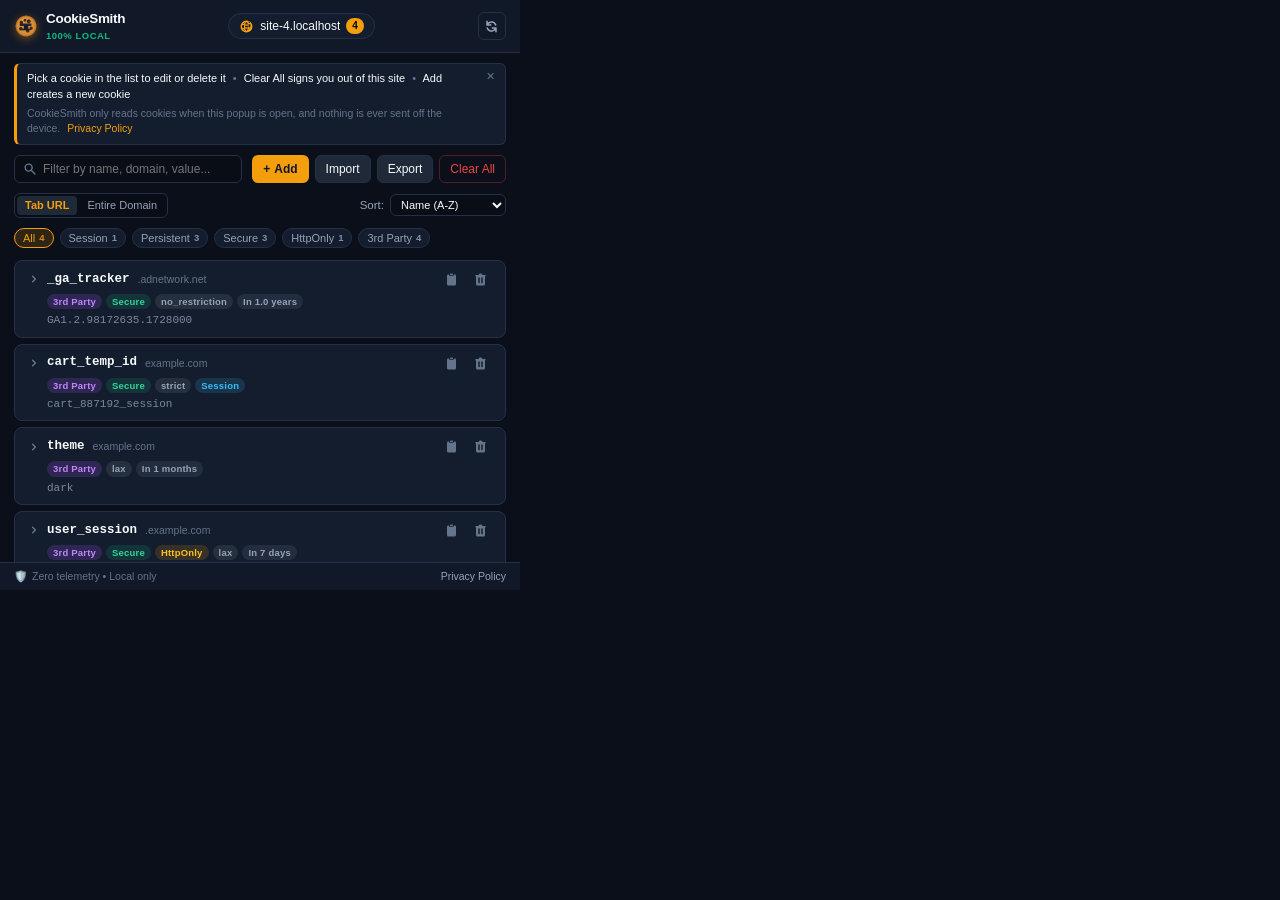
==== commit 42a6af2a: "Fix 6: Undo for single-cookie delete within the session - Both delete entry points (card quick-delet" ====
--- a/popup/popup.html
+++ b/popup/popup.html
@@ -301,6 +301,7 @@
     <div id="toast" class="toast hidden">
       <span id="toastIcon" class="toast-icon">✓</span>
       <span id="toastMessage" class="toast-message">Action succeeded</span>
+      <button id="toastActionBtn" class="toast-action-btn hidden">Undo</button>
     </div>
 
     <!-- Footer Trust Pill -->
--- a/popup/popup.css
+++ b/popup/popup.css
@@ -1067,6 +1067,29 @@
   font-weight: 700;
 }
 
+.toast-actionable {
+  pointer-events: auto;
+}
+
+.toast-action-btn {
+  background: transparent;
+  border: 1px solid var(--primary);
+  color: var(--primary);
+  font-size: 11px;
+  font-weight: 600;
+  font-family: inherit;
+  padding: 2px 10px;
+  border-radius: 12px;
+  cursor: pointer;
+  margin-left: 4px;
+  transition: all 0.15s ease;
+}
+
+.toast-action-btn:hover {
+  background-color: var(--primary);
+  color: #0f172a;
+}
+
 @keyframes toastFadeIn {
   from {
     opacity: 0;
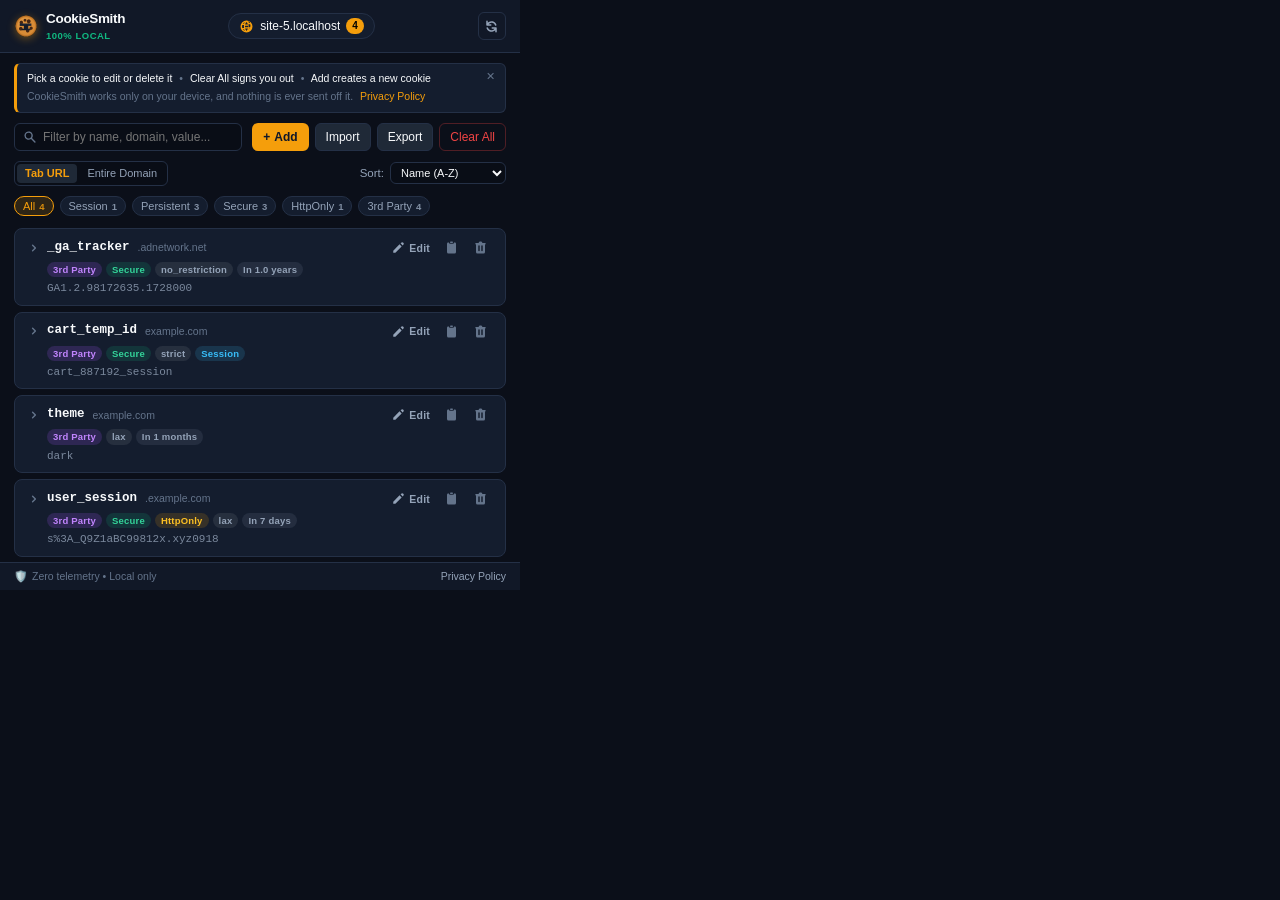
==== commit 947e733e: "Review fixes: true trust line (F1), two-line guide strip (Fix 2 height), toast live region - Trust l" ====
--- a/popup/popup.html
+++ b/popup/popup.html
@@ -47,14 +47,14 @@
       <!-- First-Open Guide Strip (hidden permanently after a core action or manual dismiss) -->
       <div id="guideStrip" class="guide-strip hidden">
         <div class="guide-entries">
-          <span class="guide-entry">Pick a cookie in the list to edit or delete it</span>
+          <span class="guide-entry">Pick a cookie to edit or delete it</span>
           <span class="guide-sep" aria-hidden="true">•</span>
-          <span class="guide-entry">Clear All signs you out of this site</span>
+          <span class="guide-entry">Clear All signs you out</span>
           <span class="guide-sep" aria-hidden="true">•</span>
           <span class="guide-entry">Add creates a new cookie</span>
         </div>
         <div class="guide-trust">
-          <span>CookieSmith only reads cookies when this popup is open, and nothing is ever sent off the device.</span>
+          <span>CookieSmith works only on your device, and nothing is ever sent off it.</span>
           <a href="../privacy.html" target="_blank" class="guide-privacy-link">Privacy Policy</a>
         </div>
         <button id="btnDismissGuide" class="guide-dismiss" title="Dismiss guide" aria-label="Dismiss guide">✕</button>
@@ -298,7 +298,7 @@
     </div>
 
     <!-- Floating Toast Notification -->
-    <div id="toast" class="toast hidden">
+    <div id="toast" class="toast hidden" role="status" aria-live="polite">
       <span id="toastIcon" class="toast-icon">✓</span>
       <span id="toastMessage" class="toast-message">Action succeeded</span>
       <button id="toastActionBtn" class="toast-action-btn hidden">Undo</button>
--- a/popup/popup.css
+++ b/popup/popup.css
@@ -244,6 +244,10 @@
 .guide-entries {
   font-weight: 500;
   color: var(--text-main);
+  /* Height fix: the entries share one line at the 520px popup width, so
+     the whole strip stays at about two lines (entries + trust line). */
+  font-size: 10.5px;
+  white-space: nowrap;
 }
 
 .guide-sep {
@@ -661,6 +665,17 @@
 .btn-mini-danger:hover {
   background-color: var(--danger-bg);
   color: var(--danger);
+}
+
+.btn-edit {
+  gap: 3px;
+  color: var(--text-muted);
+}
+
+.btn-edit-label {
+  font-size: 10.5px;
+  font-weight: 600;
+  letter-spacing: 0.2px;
 }
 
 /* Card Badges Row */
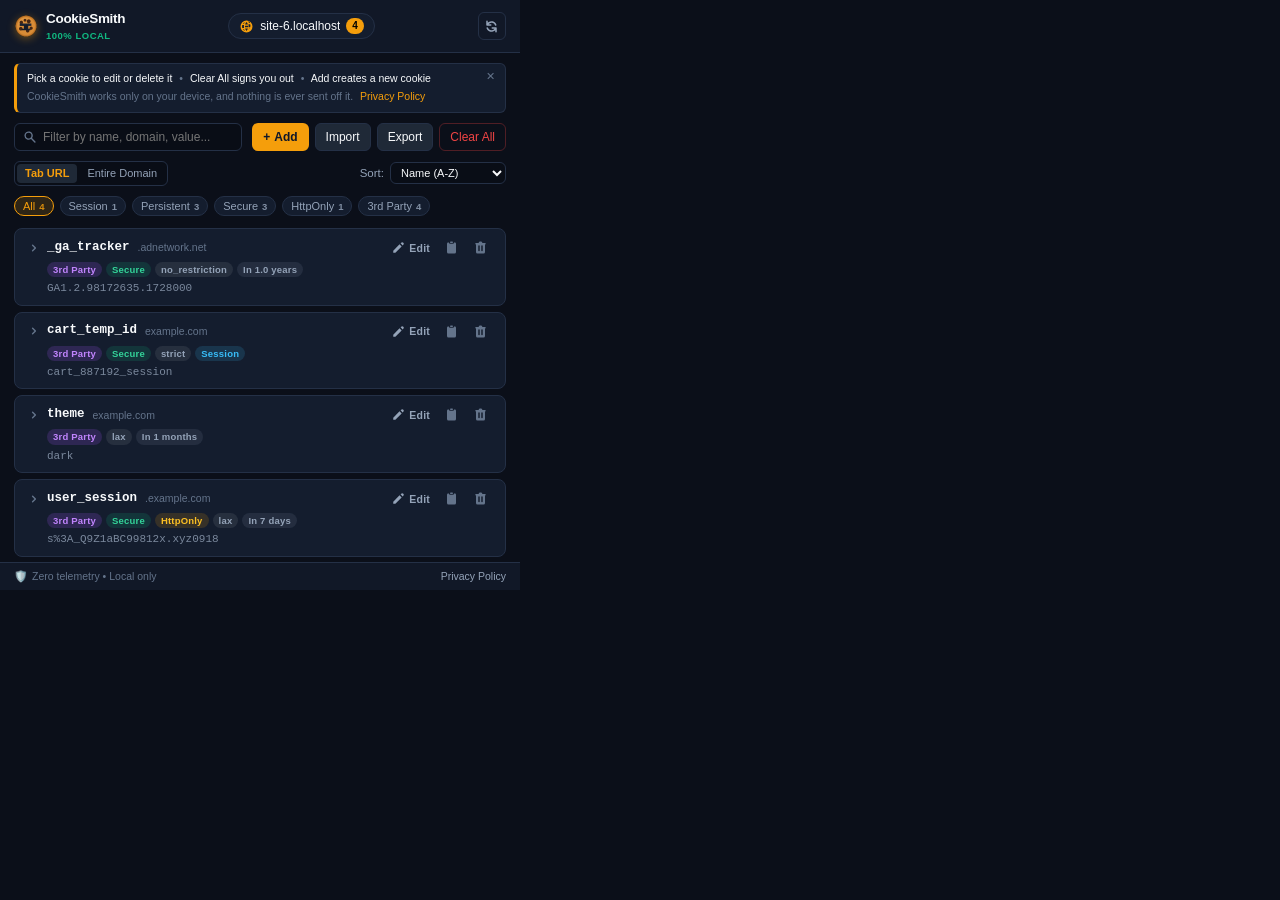
==== commit 40439365: "Review fixes: Undo button is "Undo delete"; Clear All and Import end a pending Undo offer; toast ann" ====
--- a/popup/popup.html
+++ b/popup/popup.html
@@ -297,12 +297,20 @@
       </div>
     </div>
 
-    <!-- Floating Toast Notification -->
-    <div id="toast" class="toast hidden" role="status" aria-live="polite">
+    <!-- Floating Toast Notification. The live region lives on the
+         announcer below, not here: this toast is display:none between
+         messages, and some screen readers never announce a live region
+         that was just un-hidden. -->
+    <div id="toast" class="toast hidden">
       <span id="toastIcon" class="toast-icon">✓</span>
       <span id="toastMessage" class="toast-message">Action succeeded</span>
-      <button id="toastActionBtn" class="toast-action-btn hidden">Undo</button>
-    </div>
+      <button id="toastActionBtn" class="toast-action-btn hidden">Undo delete</button>
+    </div>
+
+    <!-- Screen-reader announcer: visually hidden but always rendered,
+         so its announcements are reliable. popup.js mirrors every toast
+         message into it. -->
+    <div id="toastAnnouncer" class="sr-only" role="status" aria-live="polite"></div>
 
     <!-- Footer Trust Pill -->
     <footer class="footer">
--- a/popup/popup.css
+++ b/popup/popup.css
@@ -69,6 +69,22 @@
 
 .hidden {
   display: none !important;
+}
+
+/* Screen-reader only: visually hidden, but always rendered (never
+   display:none), so a live region using it stays in the accessibility
+   tree and its announcements are reliable. */
+.sr-only {
+  position: absolute;
+  width: 1px;
+  height: 1px;
+  padding: 0;
+  margin: -1px;
+  overflow: hidden;
+  clip: rect(0, 0, 0, 0);
+  clip-path: inset(50%);
+  white-space: nowrap;
+  border: 0;
 }
 
 /* App Container */
@@ -244,10 +260,11 @@
 .guide-entries {
   font-weight: 500;
   color: var(--text-main);
-  /* Height fix: the entries share one line at the 520px popup width, so
-     the whole strip stays at about two lines (entries + trust line). */
+  /* Height: on Windows/Segoe the entries fit one line at the 520px popup
+     width, so the strip stays at about two lines (entries + trust line).
+     Deliberately no nowrap: on a wider system font (Mac) the entries
+     wrap to a third line instead of sliding under the dismiss button. */
   font-size: 10.5px;
-  white-space: nowrap;
 }
 
 .guide-sep {
